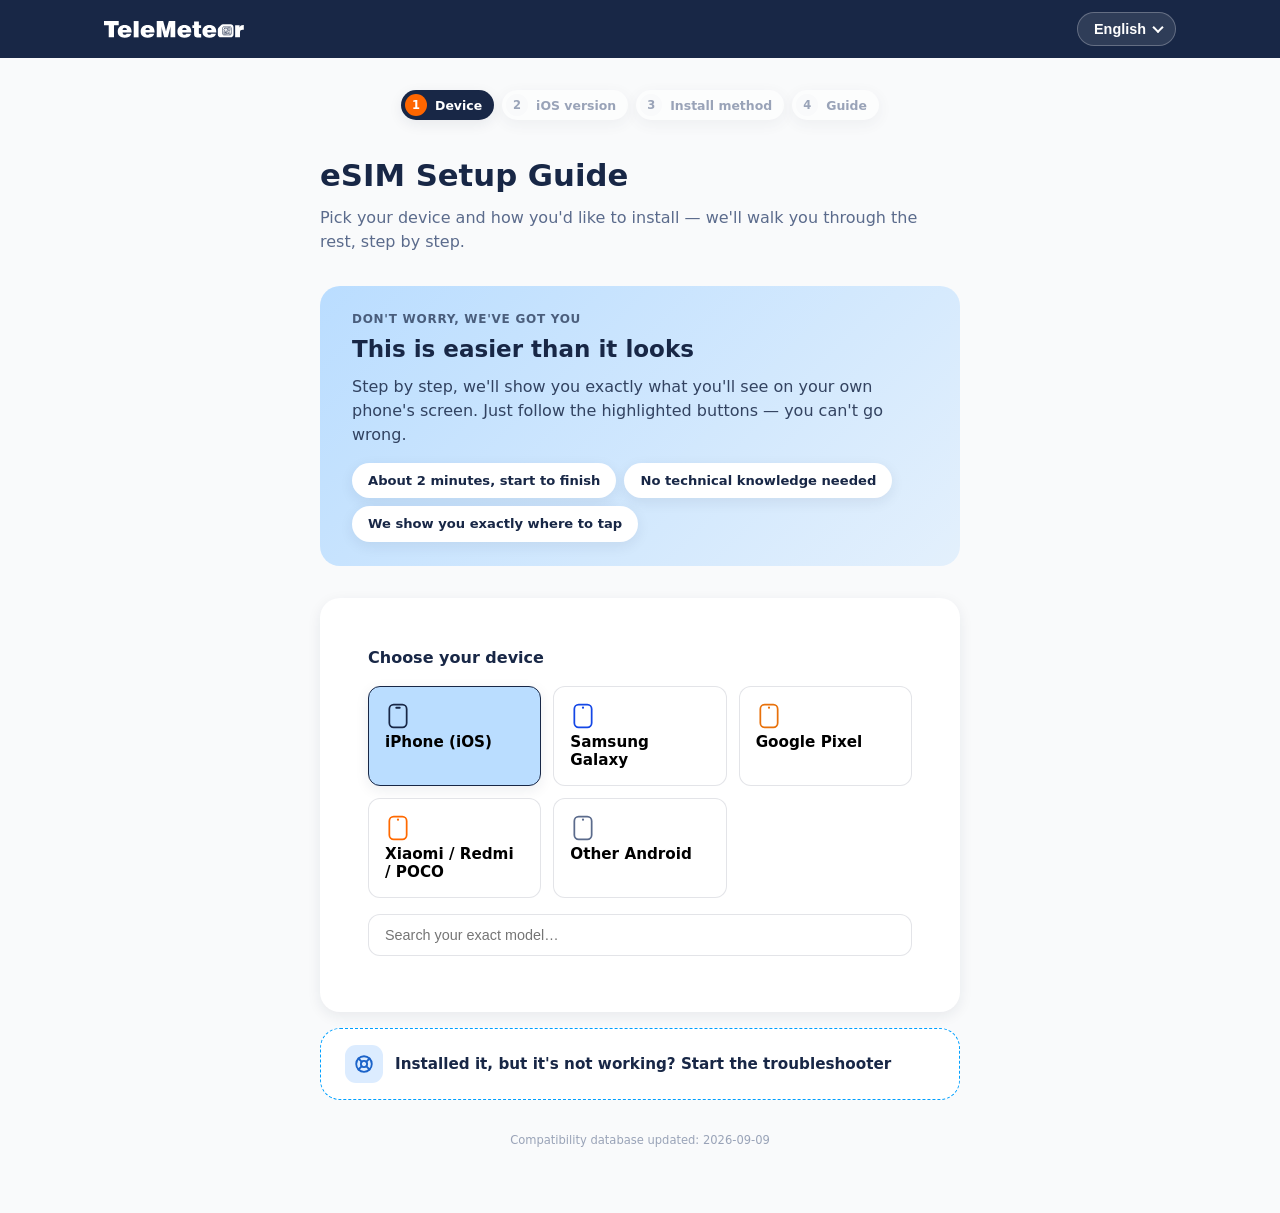
==== index.html @ 21ac7bcc "DB freshness pass (2026-09-09): +15 eSIM models → 246, ?v=66 Added already-released / just-announced" ====
<!doctype html>
<html lang="hu">
<head>
  <meta charset="utf-8" />
  <meta name="viewport" content="width=device-width, initial-scale=1" />
  <title data-i18n="ui.app.title">eSIM Setup Guide</title>
  <link rel="stylesheet" href="css/tokens.css?v=66" />
  <link rel="stylesheet" href="css/main.css?v=66" />
  <link rel="stylesheet" href="css/phone-frame.css?v=66" />
  <style>
    /* No flash of untranslated text: the page is held back for the few
       milliseconds it takes to load the visitor's language. Deliberately not
       animated — a transition can stall in a throttled tab and leave the page
       invisible. */
    html:not(.i18n-ready) body { visibility: hidden; }
  </style>
  <noscript><style>html:not(.i18n-ready) body { visibility: visible; }</style></noscript>
  <script>
    // Failsafe: if anything goes wrong while loading, never leave the visitor
    // staring at a blank page — show it anyway.
    setTimeout(function () {
      document.documentElement.classList.add("i18n-ready");
    }, 2500);
  </script>
</head>
<body>
  <header class="site-header">
    <div class="site-header__inner">
      <a href="https://telemeteor.com" class="site-header__brand" aria-label="TeleMeteor">
        <svg width="140" height="17" viewBox="0 0 232 28" fill="none" xmlns="http://www.w3.org/2000/svg" aria-hidden="true">
          <path d="M24.3886 0H0V7.1164H7.8274V27.0111H16.5612V7.1164H24.3886V0Z" fill="currentColor"/>
          <path d="M34.34 6.36244C30.7823 6.36244 27.9708 7.33007 25.9021 9.2684C23.8335 11.2067 22.8008 13.8494 22.8008 17.1993C22.8008 20.5493 23.812 22.9715 25.8374 24.873C27.8629 26.7746 30.5974 27.7239 34.044 27.7239C37.1207 27.7239 39.5993 27.1635 41.4737 26.0458C43.3512 24.9282 44.5658 23.2807 45.1207 21.1035H37.4783C37.2933 21.6425 36.9419 22.0528 36.4271 22.3407C35.9091 22.6285 35.2648 22.7724 34.4879 22.7724C33.3442 22.7724 32.4502 22.4264 31.812 21.7374C31.1708 21.0454 30.8347 20.0655 30.7977 18.7947L45.7712 18.7763V18.2986C45.7712 14.5567 44.7601 11.6324 42.7346 9.52256C40.7092 7.41275 37.913 6.35938 34.343 6.35938L34.34 6.36244ZM30.7947 14.7986C30.844 13.6381 31.1739 12.7286 31.7812 12.0764C32.3916 11.4211 33.2178 11.0965 34.2629 11.0965C35.3943 11.0965 36.2637 11.4058 36.8648 12.0213C37.4691 12.6398 37.8113 13.5646 37.8976 14.7986H30.7885H30.7947Z" fill="currentColor"/>
          <path d="M57.2877 0H49.2383V27.0111H57.2877V0Z" fill="currentColor"/>
          <path d="M83.7271 18.3025C83.7271 14.5606 82.716 11.6363 80.6905 9.52647C78.6651 7.41666 75.8689 6.36328 72.2989 6.36328C68.729 6.36328 65.9297 7.33092 63.8611 9.26925C61.7925 11.2076 60.7598 13.8502 60.7598 17.2002C60.7598 20.5501 61.7709 22.9723 63.7964 24.8739C65.8218 26.7755 68.5563 27.7247 72.003 27.7247C75.0797 27.7247 77.5583 27.1644 79.4327 26.0467C81.3102 24.929 82.5248 23.2816 83.0797 21.1044H75.4373C75.2523 21.6433 74.9009 22.0537 74.386 22.3415C73.8681 22.6293 73.2238 22.7733 72.4469 22.7733C71.3032 22.7733 70.4091 22.4272 69.771 21.7383C69.1298 21.0462 68.7937 20.0663 68.7567 18.7955L83.7302 18.7772V18.2995L83.7271 18.3025ZM68.7537 14.7995C68.803 13.6389 69.1328 12.7295 69.7402 12.0772C70.3506 11.4219 71.1768 11.0973 72.225 11.0973C73.3564 11.0973 74.2257 11.4066 74.8269 12.0221C75.4311 12.6407 75.7733 13.5654 75.8597 14.7995H68.7506H68.7537Z" fill="currentColor"/>
          <path d="M202.553 17.457H199.078V20.9081H202.553V17.457ZM201.692 20.0537H199.938V18.3114H201.692V20.0537Z" fill="currentColor"/>
          <path d="M209.669 5.46484H197.374C196.043 5.46484 194.763 5.98847 193.817 6.92242L190.108 10.5847C189.152 11.5279 188.619 12.8078 188.619 14.1399V22.08C188.619 24.8053 190.842 27.0131 193.583 27.0131H209.669C212.413 27.0131 214.635 24.8053 214.635 22.08V10.3979C214.635 7.67264 212.413 5.46484 209.669 5.46484ZM211.207 21.0695C211.207 22.475 210.057 23.6172 208.642 23.6172H198.916C197.501 23.6172 196.351 22.475 196.351 21.0695V11.4084C196.351 10.0029 197.501 8.86075 198.916 8.86075H208.642C210.057 8.86075 211.207 10.0029 211.207 11.4084V21.0695Z" fill="currentColor"/>
          <path d="M208.643 9.64453H198.916C197.939 9.64453 197.141 10.4376 197.141 11.4083V21.0694C197.141 22.0401 197.939 22.8331 198.916 22.8331H208.643C209.62 22.8331 210.419 22.0401 210.419 21.0694V11.4083C210.419 10.4376 209.62 9.64453 208.643 9.64453ZM204.24 16.6966H206.713V17.4591H205.008V19.1678H204.24V16.6966ZM200.831 10.8051H203.319V13.2609H202.551V11.5676H200.831V10.8051ZM201.783 15.0186V14.253H202.551V15.0186H203.319V15.781H202.551V15.0186H201.783ZM198.309 13.2364H199.077V11.5676H198.309V10.8051H199.844V12.4709H201.783V13.2364H199.077V15.0186H200.063V14.253H200.831V15.781H198.309V13.2364ZM203.322 21.6726H198.309V16.6936H203.322V21.6726ZM209.25 21.6726H206.685V20.9101H205.008V21.6726H204.24V20.1477H205.918V18.2216H206.685V20.9101H208.482V19.9302H207.712V19.1678H209.25V21.6726ZM209.25 17.4591H208.482V18.2216H207.712V17.4591H208.482V16.6966H209.25V17.4591ZM209.25 15.781H204.24V10.8051H209.25V15.781Z" fill="currentColor"/>
          <path d="M208.482 11.5664H205.008V15.0174H208.482V11.5664ZM207.622 14.1631H205.868V12.4207H207.622V14.1631Z" fill="currentColor"/>
          <path d="M103.61 13.5355C103.499 13.8784 103.369 14.3868 103.221 15.0665C103.073 15.7463 102.913 16.5364 102.74 17.4428C102.469 16.2945 102.259 15.3911 102.111 14.7389C101.963 14.0836 101.865 13.6671 101.815 13.4834L98.048 0.00390625H87.4121V27.015H95.3135V13.9764C95.3135 13.4742 95.3043 12.8098 95.2858 11.9769C95.2673 11.147 95.2395 10.1488 95.2025 8.98821C95.4615 10.2835 95.6711 11.3124 95.8314 12.0687C95.9917 12.8281 96.152 13.4987 96.3124 14.0867L99.7097 27.015H105.801L109.162 13.7927L109.217 13.5538C109.637 11.9034 109.994 10.3815 110.287 8.98821C110.275 9.80886 110.265 10.5989 110.259 11.3644C110.253 12.13 110.25 12.9139 110.25 13.7223L110.176 27.0181H118.077V0.00696904H107.463L103.603 13.5416L103.61 13.5355Z" fill="currentColor"/>
          <path d="M133.279 6.36244C129.722 6.36244 126.91 7.33007 124.842 9.2684C122.773 11.2067 121.74 13.8494 121.74 17.1993C121.74 20.5493 122.751 22.9715 124.777 24.873C126.802 26.7746 129.537 27.7239 132.983 27.7239C136.06 27.7239 138.539 27.1635 140.413 26.0458C142.291 24.9282 143.505 23.2807 144.06 21.1035H136.418C136.233 21.6425 135.881 22.0528 135.367 22.3407C134.849 22.6285 134.204 22.7724 133.427 22.7724C132.284 22.7724 131.39 22.4264 130.751 21.7374C130.11 21.0454 129.774 20.0655 129.737 18.7947L144.711 18.7763V18.2986C144.711 14.5567 143.7 11.6324 141.674 9.52256C139.649 7.41275 136.852 6.35938 133.282 6.35938L133.279 6.36244ZM129.734 14.7986C129.783 13.6381 130.113 12.7286 130.721 12.0764C131.331 11.4211 132.157 11.0965 133.205 11.0965C134.337 11.0965 135.206 11.4058 135.807 12.0213C136.412 12.6398 136.754 13.5646 136.84 14.7986H129.731H129.734Z" fill="currentColor"/>
          <path d="M159.903 21.4596C158.895 21.4596 158.192 21.3218 157.798 21.0462C157.403 20.7706 157.206 20.296 157.206 19.6254V11.6485H160.954V7.08289H157.206V0.921875H149.267V7.08289H146.443V11.6485H149.267V21.6433C149.267 23.7593 149.77 25.2383 150.772 26.0804C151.774 26.9255 153.543 27.345 156.08 27.345C156.783 27.345 157.536 27.3297 158.343 27.2991C159.148 27.2685 160.045 27.2225 161.028 27.1613V21.4229C160.88 21.4351 160.729 21.4443 160.575 21.4504C160.421 21.4565 160.196 21.4596 159.9 21.4596H159.903Z" fill="currentColor"/>
          <path d="M174.692 6.36244C171.134 6.36244 168.322 7.33007 166.254 9.2684C164.185 11.2067 163.152 13.8494 163.152 17.1993C163.152 20.5493 164.164 22.9715 166.189 24.873C168.214 26.7746 170.949 27.7239 174.396 27.7239C177.472 27.7239 179.951 27.1635 181.825 26.0458C183.703 24.9282 184.917 23.2807 185.472 21.1035H177.83C177.645 21.6425 177.293 22.0528 176.779 22.3407C176.261 22.6285 175.616 22.7724 174.84 22.7724C173.696 22.7724 172.802 22.4264 172.164 21.7374C171.522 21.0454 171.186 20.0655 171.149 18.7947L186.123 18.7763V18.2986C186.123 14.5567 185.112 11.6324 183.086 9.52256C181.061 7.41275 178.265 6.35938 174.695 6.35938L174.692 6.36244ZM171.146 14.7986C171.196 13.6381 171.525 12.7286 172.133 12.0764C172.743 11.4211 173.569 11.0965 174.614 11.0965C175.746 11.0965 176.615 11.4058 177.216 12.0213C177.821 12.6398 178.163 13.5646 178.249 14.7986H171.14H171.146Z" fill="currentColor"/>
          <path d="M230.935 6.54688C229.286 6.54688 227.966 6.88065 226.974 7.54513C225.984 8.21268 225.223 9.26605 224.692 10.7083V7.07663H217.324V27.0111H225.337V18.8322C225.337 17.2919 225.716 16.162 226.471 15.4393C227.229 14.7166 228.413 14.3584 230.026 14.3584C230.272 14.3584 230.531 14.3676 230.803 14.3859C231.074 14.4043 231.357 14.4257 231.65 14.4502V6.54688H230.929H230.935Z" fill="currentColor"/>
        </svg>
      </a>
      <div class="lang-switcher">
        <label class="visually-hidden" for="lang-select" data-i18n="ui.lang.label">Language</label>
        <select id="lang-select">
          <option value="hu">Magyar</option>
          <option value="en">English</option>
          <option value="sr">Srpski</option>
          <option value="hr">Hrvatski</option>
        </select>
      </div>
    </div>
  </header>

  <main class="page">
    <nav class="wizard-progress" id="wizard-progress" aria-label="Progress">
      <button type="button" class="wizard-progress__step" data-wizard-progress="device">
        <span class="wizard-progress__num">1</span>
        <span data-i18n="ui.wizard.step-device">Device</span>
      </button>
      <button type="button" class="wizard-progress__step" data-wizard-progress="iosversion">
        <span class="wizard-progress__num">2</span>
        <span data-i18n="ui.wizard.step-iosversion">iOS</span>
      </button>
      <button type="button" class="wizard-progress__step" data-wizard-progress="delivery">
        <span class="wizard-progress__num">3</span>
        <span data-i18n="ui.wizard.step-delivery">Method</span>
      </button>
      <button type="button" class="wizard-progress__step" data-wizard-progress="guide">
        <span class="wizard-progress__num">4</span>
        <span data-i18n="ui.wizard.step-guide">Guide</span>
      </button>
    </nav>

    <section class="wizard-panel" id="panel-device" data-wizard-panel="device">
      <div class="page-intro">
        <h1 data-i18n="ui.app.title">eSIM Setup Guide</h1>
        <p data-i18n="ui.app.subtitle">Pick your device and how you'd like to install — we'll show you the rest.</p>
      </div>

      <section class="hero-reassurance">
        <p class="hero-reassurance__eyebrow" data-i18n="ui.hero.eyebrow">Don't worry, we've got you</p>
        <h2 class="hero-reassurance__title" data-i18n="ui.hero.title">This is easier than it looks</h2>
        <p class="hero-reassurance__body" data-i18n="ui.hero.body"></p>
        <ul class="hero-reassurance__chips">
          <li data-i18n="ui.hero.chip1"></li>
          <li data-i18n="ui.hero.chip2"></li>
          <li data-i18n="ui.hero.chip3"></li>
        </ul>
      </section>

      <section class="detect-banner" id="detect-banner" hidden>
        <span class="detect-banner__icon" id="detect-icon" aria-hidden="true">📱</span>
        <div class="detect-banner__text">
          <p class="detect-banner__eyebrow" data-i18n="ui.detect.eyebrow">Looks like your phone is</p>
          <p class="detect-banner__device" id="detect-device"></p>
          <p class="detect-banner__note" id="detect-note" hidden></p>
        </div>
        <div class="detect-banner__actions">
          <button type="button" class="detect-banner__go" id="detect-go" data-i18n="ui.detect.confirm">Yes, start here →</button>
          <button type="button" class="detect-banner__no" id="detect-no" data-i18n="ui.detect.reject">Not my phone</button>
        </div>
      </section>

      <section class="picker-group picker-group--standalone" id="device-picker" aria-labelledby="device-picker-title">
        <h2 id="device-picker-title" data-i18n="ui.os.title">Choose your device</h2>
        <div class="option-grid" id="os-options" role="group" aria-labelledby="device-picker-title"></div>

        <div class="model-search">
          <label class="visually-hidden" for="model-search-input" data-i18n="ui.os.search.placeholder">Search your exact model…</label>
          <input type="text" id="model-search-input" data-i18n-placeholder="ui.os.search.placeholder" placeholder="Search your exact model…" autocomplete="off" />
          <ul class="model-results" id="model-results"></ul>
          <p class="model-search__empty" id="model-search-empty" hidden data-i18n="ui.os.search.no-results">No matching model found.</p>
        </div>
      </section>

      <button type="button" class="ts-entry" id="ts-entry-home"><span class="ts-entry__icon" id="ts-entry-icon" aria-hidden="true"></span><span data-i18n="ui.ts.entry">Installed it, but it's not working? Start the troubleshooter</span></button>
    </section>

    <section class="wizard-panel" id="panel-iosversion" data-wizard-panel="iosversion" hidden>
      <button type="button" class="wizard-back" data-back="device">
        <span aria-hidden="true">←</span> <span data-i18n="ui.nav.prev">Back</span>
      </button>

      <section class="picker-group picker-group--standalone" id="ios-version-picker" aria-labelledby="ios-version-picker-title">
        <h2 id="ios-version-picker-title" data-i18n="ui.iosversion.title">Which iOS version do you have?</h2>
        <p class="picker-group__hint" data-i18n="ui.iosversion.hint">Not sure? Check under Settings → General → About → Software Version.</p>
        <div class="option-grid option-grid--compact" id="ios-version-options" role="group" aria-labelledby="ios-version-picker-title"></div>
      </section>
    </section>

    <section class="wizard-panel" id="panel-delivery" data-wizard-panel="delivery" hidden>
      <button type="button" class="wizard-back" id="delivery-back">
        <span aria-hidden="true">←</span> <span data-i18n="ui.nav.prev">Back</span>
      </button>

      <section class="picker-group picker-group--standalone" id="delivery-picker" aria-labelledby="delivery-picker-title">
        <h2 id="delivery-picker-title" data-i18n="ui.delivery.title">How would you like to install it?</h2>
        <p class="picker-group__hint" data-i18n="ui.delivery.hint">You'll find all three in the email we sent you — pick whichever feels easiest.</p>
        <div class="option-grid" id="delivery-options" role="group" aria-labelledby="delivery-picker-title"></div>
      </section>
    </section>

    <section class="wizard-panel" id="panel-guide" data-wizard-panel="guide" hidden>
      <section class="guide-panel" id="guide-panel" aria-live="polite">
        <p class="guide-panel__fallback-notice" id="fallback-notice" hidden data-i18n="ui.notice.fallback-en"></p>

        <!-- Instruction first: a big, plain, glanceable line so users don't
             have to read anything else to know what to do this step. -->
        <div class="step-head" id="step-text">
          <div class="step-progressbar" id="step-progress" aria-hidden="true">
            <span class="step-progressbar__fill" id="step-progress-fill"></span>
          </div>
          <div class="step-head__row">
            <span class="step-head__icon" id="step-icon" aria-hidden="true"></span>
            <div class="step-head__text">
              <p class="step-head__eyebrow">
                <span id="step-eyebrow"></span><span class="step-head__count" id="step-progress-label"></span>
              </p>
              <h2 class="step-head__title" id="step-title"></h2>
            </div>
          </div>
        </div>

        <div class="phone-frame-shell">
          <div class="phone-frame" id="phone-frame">
            <div class="phone-frame__notch"></div>
            <div class="phone-frame__screen" id="phone-screen">
              <div class="phone-frame__illustration-wrap" id="illustration-wrap"></div>
            </div>
          </div>
        </div>

        <!-- Description + warning are always visible — no clicking to read. -->
        <p class="step-body" id="step-body"></p>
        <span class="step-text__warning" id="step-warning" hidden></span>

        <nav class="step-nav" aria-label="Step navigation">
          <button type="button" class="step-nav__prev" id="step-prev" aria-label="Back">←</button>
          <button type="button" class="step-nav__next" id="step-next" data-i18n="ui.nav.next">Next</button>
        </nav>
      </section>
      <p class="guide-verified" id="guide-verified" hidden></p>
      <button type="button" class="ts-entry ts-entry--subtle" id="ts-entry-guide" data-i18n="ui.ts.entry-guide">Stuck? Troubleshooter →</button>
    </section>

    <section class="wizard-panel" id="panel-compat" data-wizard-panel="compat" hidden>
      <button type="button" class="wizard-back" id="compat-back">
        <span aria-hidden="true">←</span> <span data-i18n="ui.nav.prev">Back</span>
      </button>
      <section class="compat-card" id="compat-card" aria-live="polite"></section>
    </section>

    <section class="wizard-panel" id="panel-troubleshoot" data-wizard-panel="troubleshoot" hidden>
      <button type="button" class="wizard-back" id="ts-back">
        <span aria-hidden="true">←</span> <span data-i18n="ui.nav.prev">Back</span>
      </button>
      <section class="ts-card" id="ts-card" aria-live="polite"></section>
    </section>

    <!-- Quiet provenance line: when the compatibility data was last verified. -->
    <footer class="db-note" id="db-note" hidden></footer>
  </main>

  <script src="js/icons.js?v=66"></script>
  <script src="js/i18n.js?v=66"></script>
  <script src="js/model-catalog.js?v=66"></script>
  <script src="js/content-loader.js?v=66"></script>
  <script src="js/phone-renderer.js?v=66"></script>
  <script src="js/step-controller.js?v=66"></script>
  <script src="js/delivery-picker.js?v=66"></script>
  <script src="js/device-picker.js?v=66"></script>
  <script src="js/ios-version-picker.js?v=66"></script>
  <script src="js/device-detect.js?v=66"></script>
  <script src="js/compat.js?v=66"></script>
  <script src="js/troubleshoot.js?v=66"></script>
  <script src="js/app.js?v=66"></script>
  <script src="js/viewport-fix.js?v=66"></script>
</body>
</html>
---- css/tokens.css ----
:root {
  /* Brand palette lifted from telemeteor.com */
  --color-navy: #182746;
  --color-navy-soft: rgba(24, 39, 70, 0.6);
  --color-orange: #ff6600;
  --color-orange-soft: #f9a272;
  --color-blue: #00a0ff;
  --color-blue-light: #baddff;
  --color-white: #ffffff;
  --color-bg: #f9fafb;
  --color-text: var(--color-navy);
  --color-text-muted: #5b6b8c;
  --color-border: rgba(24, 39, 70, 0.12);
  --color-warning-bg: #fff4e5;
  --color-warning-text: #8a4b00;

  --font-sans: ui-sans-serif, system-ui, -apple-system, "Segoe UI", Roboto,
    "Helvetica Neue", Arial, sans-serif;

  --radius-pill: 999px;
  --radius-card: 20px;
  --radius-control: 12px;

  --shadow-card: 0 12px 32px rgba(24, 39, 70, 0.12);
  --shadow-soft: 0 4px 14px rgba(24, 39, 70, 0.08);

  --space-1: 4px;
  --space-2: 8px;
  --space-3: 12px;
  --space-4: 16px;
  --space-5: 24px;
  --space-6: 32px;
  --space-7: 48px;

  --transition-fast: 160ms ease;
  --transition-medium: 320ms cubic-bezier(0.22, 1, 0.36, 1);
}
---- css/main.css ----
*,
*::before,
*::after {
  box-sizing: border-box;
}

html,
body {
  margin: 0;
  padding: 0;
}

body {
  font-family: var(--font-sans);
  color: var(--color-text);
  background: var(--color-bg);
  line-height: 1.5;
  -webkit-font-smoothing: antialiased;
}

a {
  color: inherit;
}

button {
  font-family: inherit;
}

img,
svg {
  max-width: 100%;
  display: block;
}

.visually-hidden {
  position: absolute;
  width: 1px;
  height: 1px;
  overflow: hidden;
  clip: rect(0 0 0 0);
  white-space: nowrap;
}

/* ---------- Header ---------- */

.site-header {
  background: var(--color-navy);
  color: var(--color-white);
}

.site-header__inner {
  max-width: 1120px;
  margin: 0 auto;
  padding: var(--space-3) var(--space-5);
  display: flex;
  align-items: center;
  justify-content: space-between;
  gap: var(--space-4);
}

.site-header__brand {
  display: inline-flex;
  align-items: center;
  color: var(--color-white);
  text-decoration: none;
}

.lang-switcher {
  position: relative;
}

.lang-switcher select {
  appearance: none;
  background: rgba(255, 255, 255, 0.1);
  border: 1px solid rgba(255, 255, 255, 0.25);
  color: var(--color-white);
  border-radius: var(--radius-pill);
  padding: var(--space-2) var(--space-5) var(--space-2) var(--space-4);
  font-size: 0.9rem;
  font-weight: 600;
  cursor: pointer;
}

.lang-switcher::after {
  content: "";
  position: absolute;
  right: 14px;
  top: 50%;
  width: 8px;
  height: 8px;
  border-right: 2px solid var(--color-white);
  border-bottom: 2px solid var(--color-white);
  transform: translateY(-70%) rotate(45deg);
  pointer-events: none;
}

/* ---------- Layout shell ---------- */

.page {
  max-width: 1120px;
  margin: 0 auto;
  padding: var(--space-6) var(--space-5) var(--space-7);
}

.page-intro {
  margin-bottom: var(--space-6);
}

.page-intro h1 {
  font-size: clamp(1.6rem, 2.4vw, 2.2rem);
  margin: 0 0 var(--space-2);
}

.page-intro p {
  margin: 0;
  color: var(--color-text-muted);
  max-width: 60ch;
}

.hero-reassurance {
  background: linear-gradient(135deg, var(--color-blue-light) 0%, rgba(186, 221, 255, 0.35) 100%);
  border-radius: var(--radius-card);
  padding: var(--space-5) var(--space-6);
  margin-bottom: var(--space-6);
}

.hero-reassurance__eyebrow {
  margin: 0 0 var(--space-1);
  font-size: 0.75rem;
  font-weight: 700;
  text-transform: uppercase;
  letter-spacing: 0.06em;
  color: var(--color-navy);
  opacity: 0.7;
}

.hero-reassurance__title {
  margin: 0 0 var(--space-2);
  font-size: clamp(1.2rem, 1.8vw, 1.5rem);
  color: var(--color-navy);
}

.hero-reassurance__body {
  margin: 0 0 var(--space-4);
  color: var(--color-navy);
  max-width: 65ch;
  opacity: 0.85;
}

.hero-reassurance__chips {
  list-style: none;
  margin: 0;
  padding: 0;
  display: flex;
  flex-wrap: wrap;
  gap: var(--space-2);
}

.hero-reassurance__chips li {
  background: var(--color-white);
  border-radius: var(--radius-pill);
  padding: var(--space-2) var(--space-4);
  font-size: 0.82rem;
  font-weight: 600;
  color: var(--color-navy);
  box-shadow: var(--shadow-soft);
}

/* ---------- Wizard shell ---------- */

.wizard-progress[hidden] {
  display: none;
}

.wizard-progress {
  display: flex;
  justify-content: center;
  gap: var(--space-2);
  margin-bottom: var(--space-6);
  flex-wrap: wrap;
}

.wizard-progress__step[hidden] {
  display: none;
}

.wizard-progress__step {
  display: flex;
  align-items: center;
  gap: var(--space-2);
  font-family: inherit;
  font-size: 0.78rem;
  font-weight: 600;
  color: var(--color-text-muted);
  padding: var(--space-1) var(--space-3) var(--space-1) var(--space-1);
  border: none;
  border-radius: var(--radius-pill);
  background: var(--color-white);
  box-shadow: var(--shadow-soft);
  opacity: 0.6;
  cursor: default;
  transition: opacity var(--transition-fast), background var(--transition-fast);
}

.wizard-progress__num {
  display: inline-flex;
  align-items: center;
  justify-content: center;
  width: 22px;
  height: 22px;
  border-radius: 50%;
  background: var(--color-bg);
  color: var(--color-text-muted);
  font-size: 0.72rem;
  font-weight: 700;
}

.wizard-progress__step.is-active {
  opacity: 1;
  background: var(--color-navy);
  color: var(--color-white);
}

.wizard-progress__step.is-active .wizard-progress__num {
  background: var(--color-orange);
  color: var(--color-white);
}

/* Completed steps are real buttons: click to jump back and change that answer. */
.wizard-progress__step.is-done {
  opacity: 0.85;
  cursor: pointer;
}

.wizard-progress__step.is-done:hover {
  opacity: 1;
  background: var(--color-blue-light);
}

.wizard-progress__step.is-done:focus-visible {
  outline: 2px solid var(--color-blue);
  outline-offset: 2px;
}

.wizard-progress__step.is-done .wizard-progress__num {
  background: var(--color-blue-light);
  color: var(--color-navy);
  font-size: 0;
}

.wizard-progress__step.is-done .wizard-progress__num::before {
  content: "✓";
  font-size: 0.72rem;
}

.wizard-panel[hidden] {
  display: none;
}

.wizard-panel {
  max-width: 640px;
  margin: 0 auto;
  animation: wizard-panel-in var(--transition-medium);
}

@keyframes wizard-panel-in {
  from {
    opacity: 0;
    transform: translateY(8px);
  }
  to {
    opacity: 1;
    transform: translateY(0);
  }
}

@media (prefers-reduced-motion: reduce) {
  .wizard-panel {
    animation: none;
  }
}

.wizard-back {
  display: inline-flex;
  align-items: center;
  gap: var(--space-1);
  background: none;
  border: none;
  color: var(--color-text-muted);
  font-weight: 600;
  font-size: 0.88rem;
  padding: var(--space-2) 0;
  margin-bottom: var(--space-4);
  cursor: pointer;
}

.wizard-back:hover {
  color: var(--color-navy);
}

/* ---------- Picker groups ---------- */

.picker-group {
  background: var(--color-white);
  border-radius: var(--radius-card);
  box-shadow: var(--shadow-soft);
  padding: var(--space-5);
  margin-bottom: var(--space-5);
}

.picker-group--standalone {
  padding: var(--space-6);
  margin-bottom: 0;
}

.picker-group h2 {
  font-size: 1rem;
  margin: 0 0 var(--space-4);
}

.picker-group__hint {
  margin: calc(var(--space-4) * -1) 0 var(--space-4);
  font-size: 0.78rem;
  color: var(--color-text-muted);
}

.option-grid {
  display: grid;
  grid-template-columns: repeat(auto-fit, minmax(140px, 1fr));
  gap: var(--space-3);
}

.option-card {
  display: flex;
  flex-direction: column;
  align-items: flex-start;
  gap: var(--space-1);
  text-align: left;
  border: 1.5px solid var(--color-border);
  border-radius: var(--radius-control);
  background: var(--color-white);
  padding: var(--space-4);
  cursor: pointer;
  transition: border-color var(--transition-fast), box-shadow var(--transition-fast),
    transform var(--transition-fast);
}

.option-card:hover {
  border-color: var(--color-blue);
  transform: translateY(-1px);
}

.option-card:focus-visible {
  outline: 2px solid var(--color-blue);
  outline-offset: 2px;
}

.option-card[aria-pressed="true"] {
  border-color: var(--color-navy);
  background: var(--color-blue-light);
  box-shadow: var(--shadow-soft);
  animation: card-pick 0.4s cubic-bezier(0.2, 1.4, 0.4, 1);
}

@keyframes card-pick {
  0% {
    transform: scale(1);
  }
  45% {
    transform: scale(1.035);
  }
  100% {
    transform: scale(1);
  }
}

/* The selected card's icon gives a little cheer. */
.option-card[aria-pressed="true"] .option-card__icon {
  animation: icon-cheer 0.45s ease;
}

@keyframes icon-cheer {
  0% {
    transform: scale(1) rotate(0);
  }
  40% {
    transform: scale(1.25) rotate(-8deg);
  }
  100% {
    transform: scale(1) rotate(0);
  }
}

@media (prefers-reduced-motion: reduce) {
  .option-card[aria-pressed="true"],
  .option-card[aria-pressed="true"] .option-card__icon {
    animation: none;
  }
}

.option-card__icon {
  font-size: 1.5rem;
  line-height: 1;
  display: inline-flex;
}

/* Delivery-method line icon: a soft square tile with a navy glyph, matching
   the device cards' silhouette style so the two picker steps feel of a piece. */
.option-card__icon--line {
  width: 40px;
  height: 40px;
  align-items: center;
  justify-content: center;
  border-radius: 11px;
  color: var(--color-navy);
  background: var(--color-blue-light);
}

.option-card__icon--line svg {
  width: 23px;
  height: 23px;
}

.option-card[aria-pressed="true"] .option-card__icon--line {
  background: #fff;
}

.option-card__name {
  font-weight: 700;
  font-size: 0.95rem;
}

.option-card__desc {
  font-size: 0.8rem;
  color: var(--color-text-muted);
}

.option-card__badge {
  margin-top: var(--space-1);
  display: inline-block;
  font-size: 0.7rem;
  font-weight: 700;
  text-transform: uppercase;
  letter-spacing: 0.04em;
  color: var(--color-warning-text);
  background: var(--color-warning-bg);
  border-radius: var(--radius-pill);
  padding: 2px 8px;
}

.option-grid--compact {
  grid-template-columns: repeat(auto-fit, minmax(170px, 1fr));
}

.option-card--compact {
  padding: var(--space-3) var(--space-4);
}

.option-card--disabled,
.option-card:disabled {
  cursor: not-allowed;
  opacity: 0.55;
  background: var(--color-bg);
}

.option-card--disabled:hover,
.option-card:disabled:hover {
  border-color: var(--color-border);
  transform: none;
}

.model-search {
  margin-top: var(--space-4);
}

.model-search input {
  width: 100%;
  border: 1.5px solid var(--color-border);
  border-radius: var(--radius-control);
  padding: var(--space-3) var(--space-4);
  font-size: 0.9rem;
}

.model-search input:focus-visible {
  outline: 2px solid var(--color-blue);
  outline-offset: 1px;
}

.model-results {
  list-style: none;
  margin: var(--space-2) 0 0;
  padding: 0;
  display: flex;
  flex-direction: column;
  gap: var(--space-1);
  max-height: 200px;
  overflow-y: auto;
}

.model-results li button {
  width: 100%;
  text-align: left;
  background: none;
  border: none;
  border-radius: var(--radius-control);
  padding: var(--space-2) var(--space-3);
  cursor: pointer;
  font-size: 0.85rem;
}

.model-results li button:hover,
.model-results li button:focus-visible {
  background: var(--color-bg);
}

/* The "not in the list? check it yourself" prompt shown when nothing matches. */
.model-results__unknown {
  font-weight: 700;
  color: var(--color-blue) !important;
}

/* Result rows stack the name over its internal model code (4G/5G/Pro differ). */
.model-results li button {
  display: flex;
  flex-direction: column;
  gap: 1px;
}

.model-results__code {
  font-family: var(--font-mono, ui-monospace, SFMono-Regular, Menlo, monospace);
  font-size: 0.72rem;
  color: var(--color-text-muted);
  letter-spacing: 0.02em;
}

.model-search__empty {
  font-size: 0.8rem;
  color: var(--color-text-muted);
  margin-top: var(--space-2);
}

/* ---------- Guide / phone panel ---------- */

.guide-panel {
  background: var(--color-navy);
  border-radius: var(--radius-card);
  box-shadow: var(--shadow-card);
  padding: var(--space-6);
  color: var(--color-white);
  position: relative;
  overflow: hidden;
  display: flex;
  flex-direction: column;
  align-items: center;
  gap: var(--space-5);
}

.guide-panel::before,
.guide-panel::after {
  content: "";
  position: absolute;
  border-radius: 50%;
  background: radial-gradient(circle, var(--color-blue) 0%, transparent 70%);
  opacity: 0.35;
  pointer-events: none;
}

.guide-panel::before {
  width: 340px;
  height: 340px;
  top: -120px;
  right: -100px;
  animation: glow-drift-a 16s ease-in-out infinite;
}

.guide-panel::after {
  width: 260px;
  height: 260px;
  bottom: -120px;
  left: -80px;
  background: radial-gradient(circle, var(--color-orange) 0%, transparent 70%);
  opacity: 0.22;
  animation: glow-drift-b 20s ease-in-out infinite;
}

/* Two brand-coloured glows breathe slowly behind the phone — the telemeteor.com
   look, alive but never distracting. */
@keyframes glow-drift-a {
  0%,
  100% {
    transform: translate(0, 0) scale(1);
    opacity: 0.35;
  }
  50% {
    transform: translate(-26px, 30px) scale(1.12);
    opacity: 0.48;
  }
}

@keyframes glow-drift-b {
  0%,
  100% {
    transform: translate(0, 0) scale(1);
    opacity: 0.2;
  }
  50% {
    transform: translate(34px, -22px) scale(1.15);
    opacity: 0.32;
  }
}

@media (prefers-reduced-motion: reduce) {
  .guide-panel::before,
  .guide-panel::after {
    animation: none;
  }
}

.guide-panel__fallback-notice {
  position: relative;
  z-index: 1;
  align-self: stretch;
  font-size: 0.8rem;
  background: rgba(255, 255, 255, 0.12);
  border-radius: var(--radius-control);
  padding: var(--space-2) var(--space-4);
}

/* Instruction header — sits above the phone so the plain-language action is
   the first thing seen. */
.step-head {
  position: relative;
  z-index: 1;
  text-align: center;
  max-width: 42ch;
  width: 100%;
  display: flex;
  flex-direction: column;
  align-items: center;
  gap: var(--space-2);
}

.step-progressbar {
  width: 100%;
  height: 6px;
  border-radius: var(--radius-pill);
  background: rgba(255, 255, 255, 0.16);
  overflow: hidden;
}

.step-progressbar__fill {
  position: relative;
  display: block;
  height: 100%;
  width: 0;
  border-radius: var(--radius-pill);
  background: linear-gradient(90deg, var(--color-orange), #ff8a3d);
  transition: width 0.35s ease;
  overflow: hidden;
}

/* A soft sheen travels the filled bar so progress feels live, not static. */
.step-progressbar__fill::after {
  content: "";
  position: absolute;
  inset: 0;
  background: linear-gradient(
    90deg,
    transparent,
    rgba(255, 255, 255, 0.55),
    transparent
  );
  transform: translateX(-100%);
  animation: progress-sheen 2.4s ease-in-out infinite;
}

@keyframes progress-sheen {
  0% {
    transform: translateX(-100%);
  }
  60%,
  100% {
    transform: translateX(100%);
  }
}

@media (prefers-reduced-motion: reduce) {
  .step-progressbar__fill::after {
    animation: none;
    opacity: 0;
  }
}

/* Icon + text sit on one row so the big glyph leads the eye into the title. */
.step-head__row {
  display: flex;
  align-items: center;
  gap: var(--space-3);
  width: 100%;
  text-align: left;
}

.step-head__icon {
  flex: 0 0 auto;
  width: 52px;
  height: 52px;
  display: grid;
  place-items: center;
  border-radius: 16px;
  /* A warm, softly-lit tile; the line glyph inside is deep navy for contrast. */
  color: var(--color-navy);
  background: linear-gradient(145deg, #ffd8b0, #ffb27a 55%, #ff9354);
  box-shadow: inset 0 1px 0 rgba(255, 255, 255, 0.55),
    inset 0 0 0 1px rgba(255, 255, 255, 0.25), 0 6px 14px rgba(255, 102, 0, 0.28);
}

.step-head__icon svg {
  width: 27px;
  height: 27px;
}

.step-head__icon.is-in {
  animation: badge-pop 0.5s cubic-bezier(0.2, 1.4, 0.4, 1);
}

/* Starts and ends at the identity transform, so the badge is always full-size
   at rest — even if the run-once animation never gets a chance to advance. */
@keyframes badge-pop {
  0% {
    transform: scale(1) rotate(0);
  }
  28% {
    transform: scale(0.82) rotate(-8deg);
  }
  62% {
    transform: scale(1.1) rotate(4deg);
  }
  100% {
    transform: scale(1) rotate(0);
  }
}

@media (prefers-reduced-motion: reduce) {
  .step-head__icon.is-in {
    animation: none;
  }
}

.step-head__text {
  min-width: 0;
  flex: 1 1 auto;
}

.step-head__eyebrow {
  margin: 0;
  font-size: 0.78rem;
  font-weight: 700;
  text-transform: uppercase;
  letter-spacing: 0.1em;
  color: var(--color-blue-light);
}

.step-head__count::before {
  content: " · ";
  opacity: 0.6;
}

.step-head__title {
  margin: 0;
  font-size: 1.5rem;
  line-height: 1.2;
  font-weight: 800;
}

/* Confetti celebration on the final step — the reward for finishing. */
.confetti-layer {
  position: absolute;
  inset: 0;
  overflow: hidden;
  pointer-events: none;
  z-index: 6;
  border-radius: inherit;
}

.confetti-piece {
  position: absolute;
  top: -12px;
  width: 9px;
  height: 14px;
  border-radius: 2px;
  opacity: 0;
  animation-name: confetti-fall;
  animation-timing-function: cubic-bezier(0.3, 0.6, 0.4, 1);
  animation-fill-mode: forwards;
}

@keyframes confetti-fall {
  0% {
    transform: translate(0, -10px) rotate(0);
    opacity: 0;
  }
  10% {
    opacity: 1;
  }
  100% {
    /* --fall is the panel height in px, set per burst (percentages in a
       transform resolve against the element's own tiny size, not the panel). */
    transform: translate(var(--drift, 0), var(--fall, 600px)) rotate(var(--spin, 540deg));
    opacity: 0;
  }
}

@media (prefers-reduced-motion: reduce) {
  .confetti-layer {
    display: none;
  }
}

.step-text__warning {
  display: inline-block;
  font-size: 0.82rem;
  font-weight: 600;
  background: var(--color-warning-bg);
  color: var(--color-warning-text);
  border-radius: var(--radius-control);
  padding: var(--space-2) var(--space-3);
}

.step-text__warning[hidden] {
  display: none;
}

/* Description — always visible under the phone, no clicking to read it. */
.step-body {
  position: relative;
  z-index: 1;
  margin: 0;
  width: 100%;
  max-width: 42ch;
  text-align: center;
  color: rgba(255, 255, 255, 0.85);
  font-size: 0.95rem;
  line-height: 1.5;
}

.step-body:empty {
  display: none;
}

.step-nav {
  position: relative;
  z-index: 1;
  display: flex;
  align-items: stretch;
  gap: var(--space-3);
  width: 100%;
  margin-top: var(--space-2);
}

.step-nav button {
  border: none;
  border-radius: var(--radius-pill);
  font-weight: 700;
  cursor: pointer;
  transition: transform var(--transition-fast), opacity var(--transition-fast),
    box-shadow var(--transition-fast);
}

.step-nav button:not(:disabled):hover {
  transform: translateY(-1px);
}

.step-nav__prev {
  background: rgba(255, 255, 255, 0.14);
  color: var(--color-white);
  font-size: 1.15rem;
  width: 54px;
  flex: 0 0 auto;
}

.step-nav__next {
  background: var(--color-orange);
  color: var(--color-white);
  flex: 1;
  font-size: 1.02rem;
  padding: var(--space-4) var(--space-5);
  box-shadow: 0 6px 18px rgba(255, 102, 0, 0.35);
}

/* Content-freshness line under the guide: which official-source check date
   this step sequence was last verified against. */
.guide-verified {
  margin: var(--space-3) auto 0;
  text-align: center;
  font-size: 0.72rem;
  color: var(--color-text-muted);
  max-width: 60ch;
}

.guide-verified[hidden] {
  display: none;
}

/* ---------- Device detection banner ---------- */

.detect-banner {
  display: flex;
  align-items: center;
  gap: var(--space-4);
  flex-wrap: wrap;
  background: linear-gradient(135deg, var(--color-navy), #24365c);
  color: var(--color-white);
  border-radius: var(--radius-card);
  padding: var(--space-4) var(--space-5);
  margin-bottom: var(--space-4);
  box-shadow: var(--shadow-card);
}

.detect-banner[hidden] {
  display: none;
}

.detect-banner__icon {
  flex: 0 0 auto;
  width: 44px;
  height: 44px;
  display: grid;
  place-items: center;
  border-radius: 12px;
  color: var(--color-white);
  background: rgba(255, 255, 255, 0.12);
  box-shadow: inset 0 0 0 1px rgba(255, 255, 255, 0.16);
}

.detect-banner__icon svg {
  width: 24px;
  height: 24px;
}

.detect-banner__text {
  flex: 1 1 140px;
}

.detect-banner__eyebrow {
  margin: 0;
  font-size: 0.72rem;
  text-transform: uppercase;
  letter-spacing: 0.08em;
  color: var(--color-blue-light);
}

.detect-banner__device {
  margin: 2px 0 0;
  font-size: 1.15rem;
  font-weight: 800;
}

.detect-banner__note {
  margin: 4px 0 0;
  font-size: 0.75rem;
  line-height: 1.4;
  color: rgba(255, 255, 255, 0.7);
}

.detect-banner__note[hidden] {
  display: none;
}

.detect-banner__actions {
  display: flex;
  flex-direction: column;
  gap: var(--space-2);
  flex: 1 1 160px;
}

.detect-banner__go {
  border: none;
  border-radius: var(--radius-pill);
  padding: var(--space-3) var(--space-4);
  background: var(--color-orange);
  color: var(--color-white);
  font-weight: 700;
  font-size: 0.95rem;
  cursor: pointer;
  box-shadow: 0 6px 18px rgba(255, 102, 0, 0.35);
  transition: transform var(--transition-fast);
}

.detect-banner__go:hover {
  transform: translateY(-1px);
}

.detect-banner__no {
  border: none;
  background: none;
  color: rgba(255, 255, 255, 0.75);
  font-size: 0.82rem;
  text-decoration: underline;
  text-underline-offset: 3px;
  cursor: pointer;
}

.detect-banner__no:hover {
  color: var(--color-white);
}

/* ---------- eSIM compatibility verdict ---------- */

.compat-card {
  background: var(--color-white);
  border-radius: var(--radius-card);
  box-shadow: var(--shadow-soft);
  padding: var(--space-7) var(--space-6);
  display: flex;
  flex-direction: column;
  align-items: center;
  text-align: center;
  gap: var(--space-3);
  animation: wizard-panel-in var(--transition-medium);
  border-top: 5px solid var(--color-blue);
}

.compat-card--yes {
  border-top-color: #1e9e58;
}
.compat-card--region {
  border-top-color: #e8a23a;
}
.compat-card--no {
  border-top-color: #e5484d;
}

.compat-card__icon {
  line-height: 1;
  color: var(--color-blue);
}

.compat-card__icon svg {
  width: 52px;
  height: 52px;
}

.compat-card--yes .compat-card__icon {
  color: #1e9e58;
}
.compat-card--region .compat-card__icon {
  color: #e8a23a;
}
.compat-card--no .compat-card__icon {
  color: #e5484d;
}

.compat-card__model {
  margin: 0;
  font-size: 0.8rem;
  font-weight: 700;
  letter-spacing: 0.06em;
  text-transform: uppercase;
  color: var(--color-text-muted);
}

.compat-card__code {
  margin: 2px 0 0;
  font-family: var(--font-mono, ui-monospace, SFMono-Regular, Menlo, monospace);
  font-size: 0.74rem;
  color: var(--color-text-muted);
}

.compat-card__title {
  margin: 0;
  font-size: 1.4rem;
  color: var(--color-navy);
  max-width: 22ch;
}

.compat-card__sub {
  margin: 0;
  font-size: 0.98rem;
  line-height: 1.5;
  color: var(--color-text-muted);
  max-width: 46ch;
}

.compat-card__note {
  margin: 0;
  font-size: 0.9rem;
  line-height: 1.45;
  color: var(--color-warning-text);
  background: var(--color-warning-bg);
  border-radius: var(--radius-control);
  padding: var(--space-3) var(--space-4);
  max-width: 46ch;
}

.compat-card__disclaimer {
  margin: var(--space-2) 0 0;
  font-size: 0.72rem;
  line-height: 1.5;
  color: var(--color-text-muted);
  max-width: 52ch;
}

/* ---------- Troubleshooter ---------- */

.ts-entry {
  display: flex;
  align-items: center;
  gap: var(--space-3);
  width: 100%;
  margin-top: var(--space-4);
  padding: var(--space-4) var(--space-5);
  border: 1.5px dashed var(--color-blue);
  border-radius: var(--radius-card);
  background: var(--color-white);
  color: var(--color-navy);
  font-weight: 700;
  font-size: 0.95rem;
  text-align: left;
  cursor: pointer;
  transition: transform var(--transition-fast), box-shadow var(--transition-fast);
}

.ts-entry__icon {
  flex: 0 0 auto;
  width: 38px;
  height: 38px;
  display: grid;
  place-items: center;
  border-radius: 11px;
  color: #1b63c9;
  background: #dcecff;
}

.ts-entry__icon svg {
  width: 22px;
  height: 22px;
}

.ts-entry:hover {
  transform: translateY(-1px);
  box-shadow: var(--shadow-soft);
}

.ts-entry--subtle {
  border: none;
  background: none;
  text-align: center;
  color: var(--color-text-muted);
  font-size: 0.85rem;
  margin-top: var(--space-2);
  text-decoration: underline;
  text-underline-offset: 3px;
}

.ts-entry--subtle:hover {
  color: var(--color-navy);
  transform: none;
  box-shadow: none;
}

.ts-card {
  background: var(--color-white);
  border-radius: var(--radius-card);
  box-shadow: var(--shadow-soft);
  padding: var(--space-7) var(--space-6);
  display: flex;
  flex-direction: column;
  align-items: center;
  text-align: center;
  gap: var(--space-3);
  animation: wizard-panel-in var(--transition-medium);
}

.ts-card__icon {
  width: 84px;
  height: 84px;
  border-radius: 50%;
  background: var(--color-blue-light);
  display: flex;
  align-items: center;
  justify-content: center;
  color: var(--color-navy);
}

.ts-card__icon svg {
  width: 40px;
  height: 40px;
}

/* Tint the badge to match the outcome. */
.ts-card__icon--help {
  background: #dcecff;
  color: #1b63c9;
}
.ts-card__icon--check {
  background: #dcf3e6;
  color: #1e9e58;
}
.ts-card__icon--email {
  background: #ffe7d4;
  color: #d9611a;
}
.ts-card__icon--warn {
  background: #fdecc8;
  color: #b5771a;
}

/* Progress bar across the top of the troubleshooter card */
.ts-progress {
  width: 100%;
  max-width: 320px;
  height: 5px;
  border-radius: var(--radius-pill);
  background: var(--color-bg);
  overflow: hidden;
}

.ts-progress__fill {
  display: block;
  height: 100%;
  border-radius: var(--radius-pill);
  background: linear-gradient(90deg, var(--color-orange), #ff8a3d);
  transition: width 0.35s ease;
}

.ts-progress__count {
  margin: 0;
  font-size: 0.72rem;
  font-weight: 700;
  letter-spacing: 0.04em;
  color: var(--color-text-muted);
}

/* Phone mockup inside the troubleshooter card — shows the screen the
   customer should look at, matching the "show the phone screen" request. */
.ts-phone {
  width: 190px;
  max-width: 62vw;
  /* Phone-like proportion; the SVG is a full 300x630 screen and is cropped
     from the top, so the frame never shows an empty lower half. */
  aspect-ratio: 300 / 470;
  border-radius: 30px;
  background: #0b1220;
  padding: 8px;
  /* Guarantees the aspect ratio wins over the intrinsic size of the SVG. */
  overflow: hidden;
  box-shadow: 0 12px 30px rgba(24, 39, 70, 0.28);
}

.ts-phone__screen {
  width: 100%;
  height: 100%;
  border-radius: 22px;
  overflow: hidden;
  background: #fff;
}

.ts-phone__svg {
  width: 100%;
  height: 100%;
  display: block;
}

.ts-card__title {
  margin: 0;
  font-size: 1.45rem;
  color: var(--color-navy);
}

.ts-card__body {
  margin: 0;
  color: var(--color-text-muted);
  font-size: 1rem;
  line-height: 1.55;
  max-width: 48ch;
}

.ts-card__actions {
  display: flex;
  flex-direction: column;
  gap: var(--space-3);
  width: 100%;
  max-width: 360px;
  margin-top: var(--space-3);
}

.ts-btn {
  display: block;
  width: 100%;
  border: none;
  border-radius: var(--radius-pill);
  padding: var(--space-4) var(--space-5);
  font-family: inherit;
  font-weight: 700;
  font-size: 1rem;
  cursor: pointer;
  text-decoration: none;
  text-align: center;
  transition: transform var(--transition-fast), box-shadow var(--transition-fast);
}

.ts-btn:hover {
  transform: translateY(-1px);
}

/* Buttons that carry a leading icon (support-email CTAs) centre icon + label. */
.ts-btn--icon {
  display: flex;
  align-items: center;
  justify-content: center;
  gap: var(--space-2);
}

.ts-btn__icon {
  display: inline-flex;
}

.ts-btn__icon svg {
  width: 20px;
  height: 20px;
}

.ts-btn--primary {
  background: var(--color-orange);
  color: var(--color-white);
  box-shadow: 0 6px 18px rgba(255, 102, 0, 0.3);
}

/* GREEN = the OK / positive answer (it works, yes) */
.ts-btn--yes {
  background: #1e9e58;
  color: var(--color-white);
  box-shadow: 0 6px 18px rgba(30, 158, 88, 0.3);
}

/* RED = the not-OK / negative answer (still broken, no) */
.ts-btn--no {
  background: #e5484d;
  color: var(--color-white);
  box-shadow: 0 6px 18px rgba(229, 72, 77, 0.28);
}

.ts-btn--muted {
  background: var(--color-bg);
  color: var(--color-navy);
}

.ts-card__note {
  margin: 0;
  font-size: 0.82rem;
  color: var(--color-text-muted);
}

/* ---------- Responsive breakpoints ---------- */

/* Tablet: roomier phone frame, 2-col option grids */
@media (min-width: 600px) and (max-width: 959px) {
  .option-grid {
    grid-template-columns: repeat(2, 1fr);
  }
}

/* Desktop: two-column guide — big phone on the left, big type on the right.
   Grid areas keep that layout regardless of DOM order (instruction-first). */
@media (min-width: 960px) {
  .wizard-panel[data-wizard-panel="guide"] {
    max-width: 980px;
  }

  .guide-panel {
    display: grid;
    grid-template-columns: auto minmax(0, 1fr);
    /* The phone is much taller than the text beside it. Two flexible spacer
       rows absorb the difference so the text block sits centred against the
       phone instead of being stretched apart by it. */
    grid-template-areas:
      "notice notice"
      "phone  spacer-top"
      "phone  head"
      "phone  details"
      "phone  warning"
      "phone  nav"
      "phone  spacer-bottom";
    grid-template-rows: auto 1fr auto auto auto auto 1fr;
    align-content: center;
    align-items: center;
    column-gap: var(--space-7);
    row-gap: var(--space-4);
    padding: var(--space-7);
    min-height: 620px;
  }

  .guide-panel__fallback-notice {
    grid-area: notice;
  }
  .phone-frame-shell {
    grid-area: phone;
  }
  .step-head {
    grid-area: head;
    align-self: end;
    text-align: left;
    align-items: flex-start;
    max-width: none;
  }
  .step-body {
    grid-area: details;
    text-align: left;
    max-width: none;
    font-size: 1.05rem;
  }
  .step-text__warning {
    /* Its own row — must never sit on top of the description. */
    grid-area: warning;
    align-self: start;
    justify-self: start;
  }
  .step-nav {
    grid-area: nav;
    align-self: start;
    max-width: 340px;
  }

  .step-head__title {
    font-size: 1.9rem;
  }

  .picker-group--standalone {
    padding: var(--space-7);
  }
}

/* Mobile: the guide screen must fit phone mockup + text + nav in one view,
   no page-scrolling required to find the Next button. */
@media (max-width: 599px) {
  .page {
    padding: var(--space-4) var(--space-4) var(--space-5);
  }

  /* Compact troubleshooter so both answer buttons stay near the fold */
  .ts-card {
    padding: var(--space-5) var(--space-4);
    gap: var(--space-2);
  }

  .ts-phone {
    width: 150px;
  }

  .ts-card__title {
    font-size: 1.2rem;
  }

  .ts-card__body {
    font-size: 0.9rem;
    line-height: 1.45;
  }

  .ts-btn {
    padding: var(--space-3) var(--space-4);
    font-size: 0.95rem;
  }

  .page-intro {
    margin-bottom: var(--space-4);
  }

  .page-intro h1 {
    font-size: 1.9rem;
    line-height: 1.15;
  }

  .page-intro p {
    font-size: 1.05rem;
    line-height: 1.45;
  }

  /* Bigger, friendlier tap targets on the picker screens */
  .picker-group h2 {
    font-size: 1.3rem;
  }

  .option-card__icon {
    font-size: 2.1rem;
  }

  .option-card__name {
    font-size: 1.12rem;
  }

  .option-card__desc {
    font-size: 0.95rem;
  }

  .hero-reassurance {
    padding: var(--space-5) var(--space-4);
    margin-bottom: var(--space-4);
  }

  .hero-reassurance__title {
    font-size: 1.2rem;
    margin-bottom: var(--space-2);
  }

  .hero-reassurance__body {
    font-size: 0.95rem;
    margin-bottom: var(--space-3);
  }

  .hero-reassurance__chips {
    gap: var(--space-2);
  }

  .hero-reassurance__chips li {
    padding: var(--space-2) var(--space-3);
    font-size: 0.82rem;
  }

  .wizard-progress {
    margin-bottom: var(--space-4);
  }

  .wizard-progress__step span:last-child {
    display: none;
  }

  .picker-group {
    padding: var(--space-4);
  }

  .picker-group--standalone {
    padding: var(--space-5) var(--space-4);
  }

  .wizard-panel[data-wizard-panel="guide"] {
    max-width: none;
  }

  /* Mobile guide = one immersive screen: a short instruction on top, then a
     big, real phone (the whole screen visible — it looks like your phone),
     with a spotlight + finger on exactly where to tap, then a big Next.
     The phone fills all the height left over, so it's as large (and legible)
     as possible. Nothing scrolls, nothing is hidden behind a tap. */
  /* On the guide the breadcrumb is hidden, so the phone gets its space. */
  body.on-guide .wizard-progress {
    display: none;
  }

  .guide-panel {
    height: calc(100dvh - 100px);
    padding: var(--space-3) var(--space-4) var(--space-4);
    gap: var(--space-2);
    justify-content: flex-start;
  }

  .step-head {
    flex: 0 0 auto;
    gap: var(--space-1);
  }

  /* Centre the icon+title as one glanceable header on phones. */
  .step-head__row {
    justify-content: center;
    text-align: center;
    gap: var(--space-2);
  }

  .step-head__icon {
    width: 40px;
    height: 40px;
    border-radius: 12px;
  }

  .step-head__icon svg {
    width: 21px;
    height: 21px;
  }

  .step-head__text {
    flex: 0 1 auto;
  }

  .step-head__title {
    font-size: 1.32rem;
  }

  /* Description steps back so the title + picture carry the moment. */
  .step-body {
    opacity: 0.82;
  }

  .phone-frame-shell {
    flex: 1 1 auto;
    min-height: 0;
    width: 100%;
    align-items: center;
  }

  .phone-frame {
    height: 100% !important;
    width: auto !important;
    aspect-ratio: 220 / 462;
    max-width: 96vw;
    --phone-scale: 1;
    border-radius: 34px !important;
    padding: 9px !important;
  }

  .phone-frame__notch {
    display: block;
  }

  /* Description: shown in full for normal steps. Only the rare long one is
     clamped, and the phone flexes to give the text the room it needs. */
  .step-body {
    flex: 0 0 auto;
    font-size: 0.86rem;
    line-height: 1.4;
    display: -webkit-box;
    -webkit-line-clamp: 6;
    -webkit-box-orient: vertical;
    overflow: hidden;
  }

  .step-text__warning {
    flex: 0 0 auto;
    font-size: 0.76rem;
    padding: var(--space-1) var(--space-3);
  }

  .step-nav {
    flex: 0 0 auto;
    margin-top: 0;
  }
}

/* Short phones (e.g. iPhone SE): reclaim every pixel for the phone — drop the
   secondary description and tighten, so the mockup stays as big as possible. */
@media (max-width: 599px) and (max-height: 700px) {
  .guide-panel {
    height: calc(100dvh - 92px);
    padding: var(--space-2) var(--space-4) var(--space-3);
  }

  .step-body {
    display: none;
  }

  .step-head {
    gap: 2px;
  }

  .step-head__icon {
    width: 34px;
    height: 34px;
    border-radius: 10px;
  }

  .step-head__icon svg {
    width: 18px;
    height: 18px;
  }

  .step-head__title {
    font-size: 1.15rem;
  }

  .step-head__eyebrow {
    margin-top: 0;
  }
}

/* Quiet data-provenance line at the very bottom of the page. */
.db-note {
  margin: var(--space-6) auto var(--space-4);
  max-width: 640px;
  padding: 0 var(--space-4);
  text-align: center;
  font-size: 0.72rem;
  color: var(--color-text-muted);
  opacity: 0.6;
}

.db-note[hidden] {
  display: none;
}
---- css/phone-frame.css ----
.phone-frame {
  --phone-scale: 1;
  width: calc(220px * var(--phone-scale));
  height: calc(462px * var(--phone-scale));
  background: #0b0f1a;
  border-radius: calc(38px * var(--phone-scale));
  padding: calc(10px * var(--phone-scale));
  position: relative;
  box-shadow: 0 24px 60px rgba(0, 0, 0, 0.45), 0 0 0 2px rgba(255, 255, 255, 0.06) inset;
  flex-shrink: 0;
}

.phone-frame__screen {
  width: 100%;
  height: 100%;
  background: var(--color-white);
  border-radius: calc(26px * var(--phone-scale));
  position: relative;
  overflow: hidden;
}

/* ---- Bezel / notch variants per osVariant ---- */

.phone-frame__notch {
  position: absolute;
  top: calc(10px * var(--phone-scale));
  left: 50%;
  transform: translateX(-50%);
  background: #0b0f1a;
  z-index: 3;
}

.phone-frame--ios .phone-frame__notch {
  width: calc(90px * var(--phone-scale));
  height: calc(22px * var(--phone-scale));
  border-radius: calc(14px * var(--phone-scale));
}

.phone-frame--android-samsung .phone-frame__notch,
.phone-frame--android-pixel .phone-frame__notch,
.phone-frame--android-xiaomi .phone-frame__notch,
.phone-frame--android-generic .phone-frame__notch {
  width: calc(12px * var(--phone-scale));
  height: calc(12px * var(--phone-scale));
  border-radius: 50%;
  top: calc(14px * var(--phone-scale));
}

/* ---- Illustration + step transition ---- */

.phone-frame__illustration-wrap {
  position: absolute;
  inset: 0;
  /* Set per step by the renderer to the incoming screen's own background. */
  background: #f2f2f7;
}

.phone-frame__illustration {
  position: absolute;
  inset: 0;
  width: 100%;
  height: 100%;
  opacity: 0;
  /* Each screen settles up into place with a gentle rise + scale. */
  transform: translateY(12px) scale(0.98);
  transition: opacity var(--transition-medium), transform var(--transition-medium);
  pointer-events: none;
}

.phone-frame__illustration.is-active {
  opacity: 1;
  transform: none;
  pointer-events: auto;
}

@media (prefers-reduced-motion: reduce) {
  .phone-frame__illustration {
    transition: opacity var(--transition-fast);
    transform: none !important;
  }
}

/* ---- Tap-point highlight — a bright ring that says "here" ---- */

/* A hollow frame around the target — it outlines the element, never covers
   its label. Sized by the renderer to match a row / an icon. */
.tap-point {
  position: absolute;
  transform: translate(-50%, -50%);
  z-index: 4;
  border-radius: 999px;
  pointer-events: none;
  box-shadow: 0 0 0 3px var(--color-orange);
  animation: tap-pulse 1.8s ease-out infinite;
  opacity: 0;
  transition: opacity var(--transition-medium);
}

.tap-point.is-visible {
  opacity: 1;
}

/* A second, softer sonar ring rippling outward from the target — reads as an
   unmistakable "tap right here" without ever filling over the label. */
.tap-point::after {
  content: "";
  position: absolute;
  inset: -2px;
  border-radius: inherit;
  border: 2px solid var(--color-orange);
  opacity: 0;
  animation: tap-ripple 1.8s ease-out infinite;
}

@keyframes tap-ripple {
  0% {
    transform: scale(1);
    opacity: 0.5;
  }
  70% {
    transform: scale(1.16);
    opacity: 0;
  }
  100% {
    opacity: 0;
  }
}

.tap-point--rect {
  border-radius: 12px;
}

@keyframes tap-pulse {
  0% {
    box-shadow: 0 0 0 3px var(--color-orange), 0 0 0 0 rgba(255, 102, 0, 0.5);
  }
  70% {
    box-shadow: 0 0 0 3px var(--color-orange), 0 0 0 16px rgba(255, 102, 0, 0);
  }
  100% {
    box-shadow: 0 0 0 3px var(--color-orange), 0 0 0 0 rgba(255, 102, 0, 0);
  }
}

@media (prefers-reduced-motion: reduce) {
  .tap-point {
    animation: none;
    box-shadow: 0 0 0 4px var(--color-orange);
  }
  .tap-point::after {
    animation: none;
    opacity: 0;
  }
}

/* ============================================================
   Living screens — motion drawn straight onto the phone so the
   guide shows rather than tells. Each animation is self-contained,
   restarts every time its step is rendered, and its finished frame
   equals the static SVG — so disabling motion loses nothing.
   Elements are tagged with these classes inside the step SVGs.
   ============================================================ */

/* The download arc spins. Every download screen centres it at 150,270. */
.anim-spin {
  transform-box: view-box;
  transform-origin: 150px 270px;
  animation: screen-spin 0.9s linear infinite;
}
@keyframes screen-spin {
  to {
    transform: rotate(360deg);
  }
}

/* "All set" — the badge pops in and the checkmark draws itself. */
.anim-pop {
  transform-box: fill-box;
  transform-origin: center;
  animation: screen-pop 0.55s cubic-bezier(0.2, 1.35, 0.4, 1) both;
}
@keyframes screen-pop {
  from {
    transform: scale(0.2);
    opacity: 0;
  }
  to {
    transform: scale(1);
    opacity: 1;
  }
}
.anim-draw {
  stroke-dasharray: 1;
  stroke-dashoffset: 1;
  animation: screen-draw 0.45s 0.3s ease-out forwards;
}
@keyframes screen-draw {
  to {
    stroke-dashoffset: 0;
  }
}

/* A switch flips itself on: the track greens up, the knob slides across. */
.anim-toggle-track {
  animation: screen-track 0.5s 0.25s both;
}
@keyframes screen-track {
  from {
    fill: #e5e5ea;
  }
  to {
    fill: #34c759;
  }
}
.anim-toggle-knob {
  transform-box: fill-box;
  animation: screen-knob 0.5s 0.25s cubic-bezier(0.2, 1, 0.35, 1) both;
}
@keyframes screen-knob {
  from {
    transform: translateX(-16px);
  }
  to {
    transform: translateX(0);
  }
}

/* The camera's scan line glides down the QR frame, over and over. */
.anim-scanline {
  transform-box: view-box;
  animation: screen-scan 2.1s ease-in-out infinite;
}
@keyframes screen-scan {
  0% {
    transform: translateY(0);
    opacity: 0;
  }
  12% {
    opacity: 0.95;
  }
  50% {
    transform: translateY(var(--scan, 140px));
    opacity: 0.95;
  }
  88% {
    opacity: 0;
  }
  100% {
    transform: translateY(0);
    opacity: 0;
  }
}

/* A slow, calm breath on hero/illustration accents. */
.anim-float {
  transform-box: fill-box;
  transform-origin: center;
  animation: screen-float 3.2s ease-in-out infinite;
}
@keyframes screen-float {
  0%,
  100% {
    transform: translateY(0);
  }
  50% {
    transform: translateY(-5px);
  }
}

@media (prefers-reduced-motion: reduce) {
  .anim-spin,
  .anim-pop,
  .anim-draw,
  .anim-toggle-track,
  .anim-toggle-knob,
  .anim-scanline,
  .anim-float {
    animation: none;
  }
  /* leave the drawn state fully visible when motion is off */
  .anim-draw {
    stroke-dashoffset: 0;
  }
  .anim-scanline {
    opacity: 0.9;
  }
}

/* ---- Phone frame wrapper within guide panel ---- */

.phone-frame-shell {
  position: relative;
  z-index: 1;
  display: flex;
  justify-content: center;
}

/* ---- Responsive scale (desktop/tablet keep the full tall phone; mobile is
   restyled into a wide screen-card in main.css) ---- */

@media (min-width: 600px) and (max-width: 959px) {
  .phone-frame {
    --phone-scale: 1.15;
  }
}

@media (min-width: 960px) {
  .phone-frame {
    --phone-scale: 1.35;
  }
}
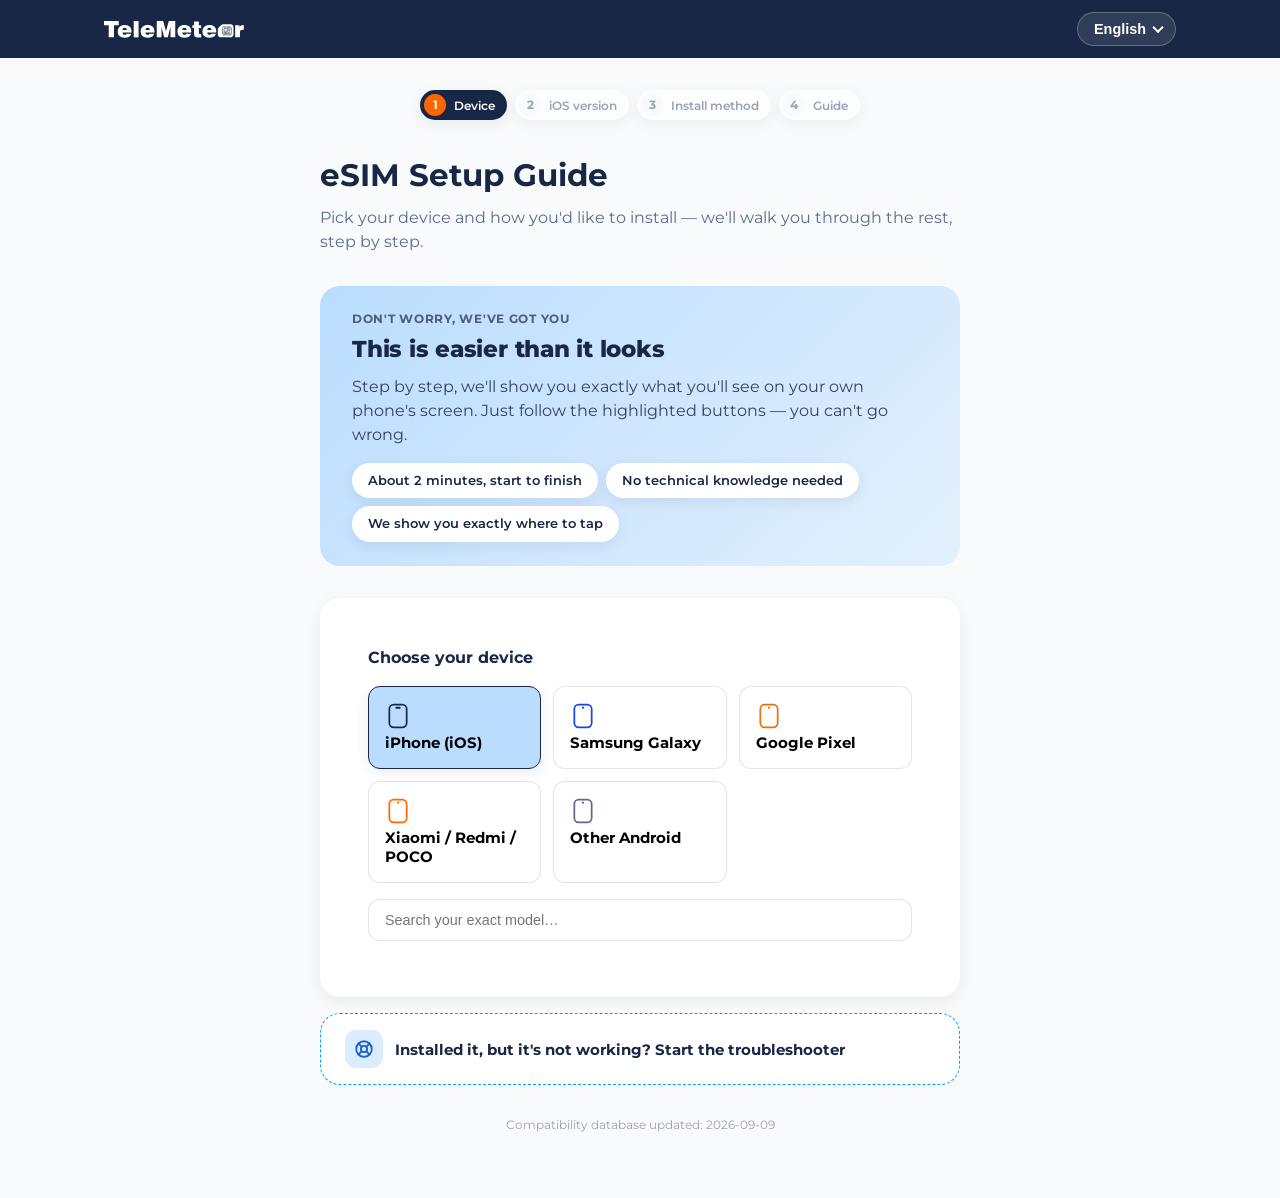
==== commit 3bbaabf8: "Brand reskin: adopt TeleMeteor Design System (Montserrat) — ?v=67 Applies the official TeleMeteor De" ====
--- a/index.html
+++ b/index.html
@@ -4,9 +4,11 @@
   <meta charset="utf-8" />
   <meta name="viewport" content="width=device-width, initial-scale=1" />
   <title data-i18n="ui.app.title">eSIM Setup Guide</title>
-  <link rel="stylesheet" href="css/tokens.css?v=66" />
-  <link rel="stylesheet" href="css/main.css?v=66" />
-  <link rel="stylesheet" href="css/phone-frame.css?v=66" />
+  <link rel="preload" href="assets/fonts/montserrat-400.woff2?v=67" as="font" type="font/woff2" crossorigin />
+  <link rel="preload" href="assets/fonts/montserrat-700.woff2?v=67" as="font" type="font/woff2" crossorigin />
+  <link rel="stylesheet" href="css/tokens.css?v=67" />
+  <link rel="stylesheet" href="css/main.css?v=67" />
+  <link rel="stylesheet" href="css/phone-frame.css?v=67" />
   <style>
     /* No flash of untranslated text: the page is held back for the few
        milliseconds it takes to load the visitor's language. Deliberately not
@@ -205,19 +207,19 @@
     <footer class="db-note" id="db-note" hidden></footer>
   </main>
 
-  <script src="js/icons.js?v=66"></script>
-  <script src="js/i18n.js?v=66"></script>
-  <script src="js/model-catalog.js?v=66"></script>
-  <script src="js/content-loader.js?v=66"></script>
-  <script src="js/phone-renderer.js?v=66"></script>
-  <script src="js/step-controller.js?v=66"></script>
-  <script src="js/delivery-picker.js?v=66"></script>
-  <script src="js/device-picker.js?v=66"></script>
-  <script src="js/ios-version-picker.js?v=66"></script>
-  <script src="js/device-detect.js?v=66"></script>
-  <script src="js/compat.js?v=66"></script>
-  <script src="js/troubleshoot.js?v=66"></script>
-  <script src="js/app.js?v=66"></script>
-  <script src="js/viewport-fix.js?v=66"></script>
+  <script src="js/icons.js?v=67"></script>
+  <script src="js/i18n.js?v=67"></script>
+  <script src="js/model-catalog.js?v=67"></script>
+  <script src="js/content-loader.js?v=67"></script>
+  <script src="js/phone-renderer.js?v=67"></script>
+  <script src="js/step-controller.js?v=67"></script>
+  <script src="js/delivery-picker.js?v=67"></script>
+  <script src="js/device-picker.js?v=67"></script>
+  <script src="js/ios-version-picker.js?v=67"></script>
+  <script src="js/device-detect.js?v=67"></script>
+  <script src="js/compat.js?v=67"></script>
+  <script src="js/troubleshoot.js?v=67"></script>
+  <script src="js/app.js?v=67"></script>
+  <script src="js/viewport-fix.js?v=67"></script>
 </body>
 </html>
--- a/css/tokens.css
+++ b/css/tokens.css
@@ -1,3 +1,16 @@
+/* ---------------------------------------------------------------------------
+   Brand webfont — Montserrat (self-hosted, GDPR-safe: no external CDN call).
+   Subsetted to Latin + Latin-Ext (covers hu ő/ű and sr/hr diacritics) and
+   served as woff2. Weights: 400 body · 500 medium · 600 semibold · 700 bold ·
+   800 extrabold · 900 black (the TeleMeteor Design System display face).
+--------------------------------------------------------------------------- */
+@font-face { font-family: "Montserrat"; font-style: normal; font-weight: 400; font-display: swap; src: url("../assets/fonts/montserrat-400.woff2") format("woff2"); }
+@font-face { font-family: "Montserrat"; font-style: normal; font-weight: 500; font-display: swap; src: url("../assets/fonts/montserrat-500.woff2") format("woff2"); }
+@font-face { font-family: "Montserrat"; font-style: normal; font-weight: 600; font-display: swap; src: url("../assets/fonts/montserrat-600.woff2") format("woff2"); }
+@font-face { font-family: "Montserrat"; font-style: normal; font-weight: 700; font-display: swap; src: url("../assets/fonts/montserrat-700.woff2") format("woff2"); }
+@font-face { font-family: "Montserrat"; font-style: normal; font-weight: 800; font-display: swap; src: url("../assets/fonts/montserrat-800.woff2") format("woff2"); }
+@font-face { font-family: "Montserrat"; font-style: normal; font-weight: 900; font-display: swap; src: url("../assets/fonts/montserrat-900.woff2") format("woff2"); }
+
 :root {
   /* Brand palette lifted from telemeteor.com */
   --color-navy: #182746;
@@ -14,8 +27,12 @@
   --color-warning-bg: #fff4e5;
   --color-warning-text: #8a4b00;
 
-  --font-sans: ui-sans-serif, system-ui, -apple-system, "Segoe UI", Roboto,
-    "Helvetica Neue", Arial, sans-serif;
+  --font-sans: "Montserrat", ui-sans-serif, system-ui, -apple-system, "Segoe UI",
+    Roboto, "Helvetica Neue", Arial, sans-serif;
+  /* Display face for large headings — the TeleMeteor Design System uses the
+     black (900) weight for its display type. */
+  --font-display: "Montserrat", var(--font-sans);
+  --weight-display: 800;
 
   --radius-pill: 999px;
   --radius-card: 20px;
--- a/css/main.css
+++ b/css/main.css
@@ -136,7 +136,11 @@
 
 .hero-reassurance__title {
   margin: 0 0 var(--space-2);
-  font-size: clamp(1.2rem, 1.8vw, 1.5rem);
+  font-family: var(--font-display);
+  font-weight: var(--weight-display);
+  letter-spacing: -0.01em;
+  text-wrap: balance;
+  font-size: clamp(1.3rem, 1.8vw, 1.6rem);
   color: var(--color-navy);
 }
 
@@ -767,9 +771,12 @@
 
 .step-head__title {
   margin: 0;
+  font-family: var(--font-display);
   font-size: 1.5rem;
   line-height: 1.2;
-  font-weight: 800;
+  font-weight: var(--weight-display);
+  letter-spacing: -0.01em;
+  text-wrap: balance;
 }
 
 /* Confetti celebration on the final step — the reward for finishing. */
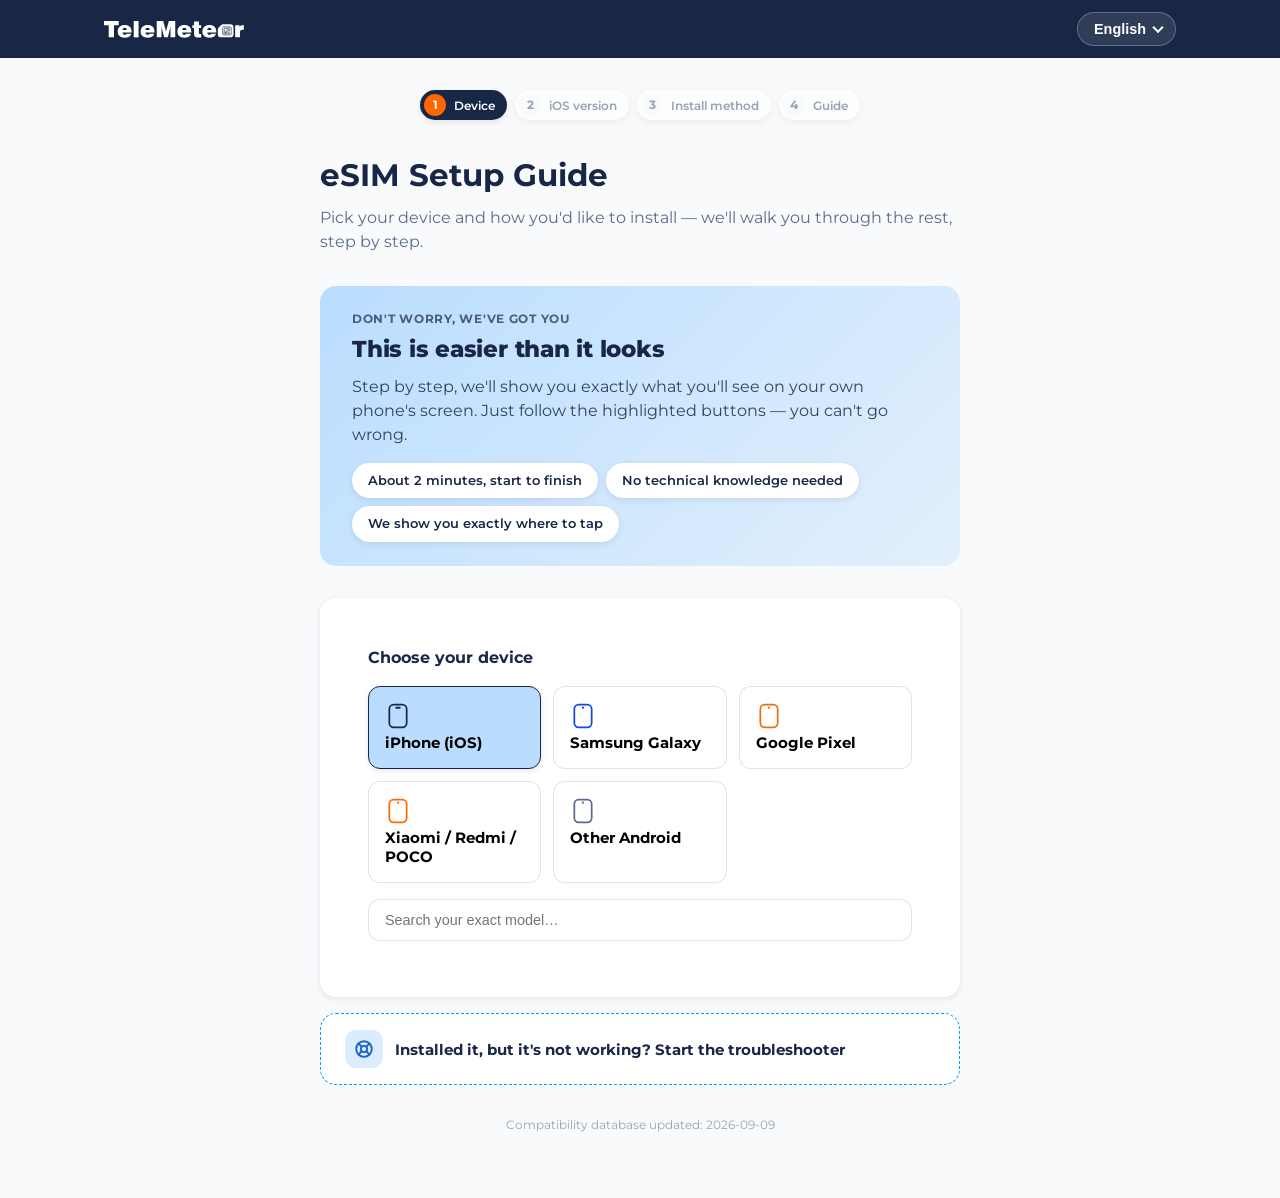
==== commit 479f7b77: "Card refinement: adopt DS radius + elevation scales — ?v=68 Second reskin pass (per user): apply the" ====
--- a/index.html
+++ b/index.html
@@ -4,11 +4,11 @@
   <meta charset="utf-8" />
   <meta name="viewport" content="width=device-width, initial-scale=1" />
   <title data-i18n="ui.app.title">eSIM Setup Guide</title>
-  <link rel="preload" href="assets/fonts/montserrat-400.woff2?v=67" as="font" type="font/woff2" crossorigin />
-  <link rel="preload" href="assets/fonts/montserrat-700.woff2?v=67" as="font" type="font/woff2" crossorigin />
-  <link rel="stylesheet" href="css/tokens.css?v=67" />
-  <link rel="stylesheet" href="css/main.css?v=67" />
-  <link rel="stylesheet" href="css/phone-frame.css?v=67" />
+  <link rel="preload" href="assets/fonts/montserrat-400.woff2?v=68" as="font" type="font/woff2" crossorigin />
+  <link rel="preload" href="assets/fonts/montserrat-700.woff2?v=68" as="font" type="font/woff2" crossorigin />
+  <link rel="stylesheet" href="css/tokens.css?v=68" />
+  <link rel="stylesheet" href="css/main.css?v=68" />
+  <link rel="stylesheet" href="css/phone-frame.css?v=68" />
   <style>
     /* No flash of untranslated text: the page is held back for the few
        milliseconds it takes to load the visitor's language. Deliberately not
@@ -207,19 +207,19 @@
     <footer class="db-note" id="db-note" hidden></footer>
   </main>
 
-  <script src="js/icons.js?v=67"></script>
-  <script src="js/i18n.js?v=67"></script>
-  <script src="js/model-catalog.js?v=67"></script>
-  <script src="js/content-loader.js?v=67"></script>
-  <script src="js/phone-renderer.js?v=67"></script>
-  <script src="js/step-controller.js?v=67"></script>
-  <script src="js/delivery-picker.js?v=67"></script>
-  <script src="js/device-picker.js?v=67"></script>
-  <script src="js/ios-version-picker.js?v=67"></script>
-  <script src="js/device-detect.js?v=67"></script>
-  <script src="js/compat.js?v=67"></script>
-  <script src="js/troubleshoot.js?v=67"></script>
-  <script src="js/app.js?v=67"></script>
-  <script src="js/viewport-fix.js?v=67"></script>
+  <script src="js/icons.js?v=68"></script>
+  <script src="js/i18n.js?v=68"></script>
+  <script src="js/model-catalog.js?v=68"></script>
+  <script src="js/content-loader.js?v=68"></script>
+  <script src="js/phone-renderer.js?v=68"></script>
+  <script src="js/step-controller.js?v=68"></script>
+  <script src="js/delivery-picker.js?v=68"></script>
+  <script src="js/device-picker.js?v=68"></script>
+  <script src="js/ios-version-picker.js?v=68"></script>
+  <script src="js/device-detect.js?v=68"></script>
+  <script src="js/compat.js?v=68"></script>
+  <script src="js/troubleshoot.js?v=68"></script>
+  <script src="js/app.js?v=68"></script>
+  <script src="js/viewport-fix.js?v=68"></script>
 </body>
 </html>
--- a/css/tokens.css
+++ b/css/tokens.css
@@ -34,12 +34,28 @@
   --font-display: "Montserrat", var(--font-sans);
   --weight-display: 800;
 
-  --radius-pill: 999px;
-  --radius-card: 20px;
-  --radius-control: 12px;
+  /* Radius scale — TeleMeteor Design System (tokens/radius.css) */
+  --radius-xs: 4px;
+  --radius-sm: 6px;
+  --radius-md: 8px; /* small buttons, inputs */
+  --radius-lg: 12px; /* package cards, list rows */
+  --radius-xl: 16px; /* content cards */
+  --radius-2xl: 24px; /* big rounded panels & sections */
+  --radius-3xl: 32px; /* full-width feature panels */
+  --radius-pill: 999px; /* primary CTAs, chips, progress bars */
+  --radius-card: var(--radius-xl); /* content cards — was 20px, DS = 16px */
+  --radius-control: var(--radius-lg); /* controls/list rows — 12px */
 
-  --shadow-card: 0 12px 32px rgba(24, 39, 70, 0.12);
-  --shadow-soft: 0 4px 14px rgba(24, 39, 70, 0.08);
+  /* Elevation — TeleMeteor Design System (tokens/elevation.css).
+     The brand never uses hard drop shadows — all soft, low-contrast. */
+  --shadow-xs: 0 1px 2px rgba(24, 39, 70, 0.08);
+  --shadow-sm: 0 2px 6px rgba(24, 39, 70, 0.1);
+  --shadow-md: 0 6px 16px rgba(24, 39, 70, 0.12);
+  --shadow-lg: 0 12px 32px rgba(24, 39, 70, 0.16);
+  --shadow-panel: 0 18px 48px rgba(15, 27, 51, 0.28);
+  --shadow-card: 0 8px 24px rgba(24, 39, 70, 0.14); /* DS content cards */
+  --shadow-soft: var(--shadow-sm); /* was 0 4px 14px/.08 */
+  --focus-ring: 0 0 0 3px rgba(0, 160, 255, 0.45);
 
   --space-1: 4px;
   --space-2: 8px;
